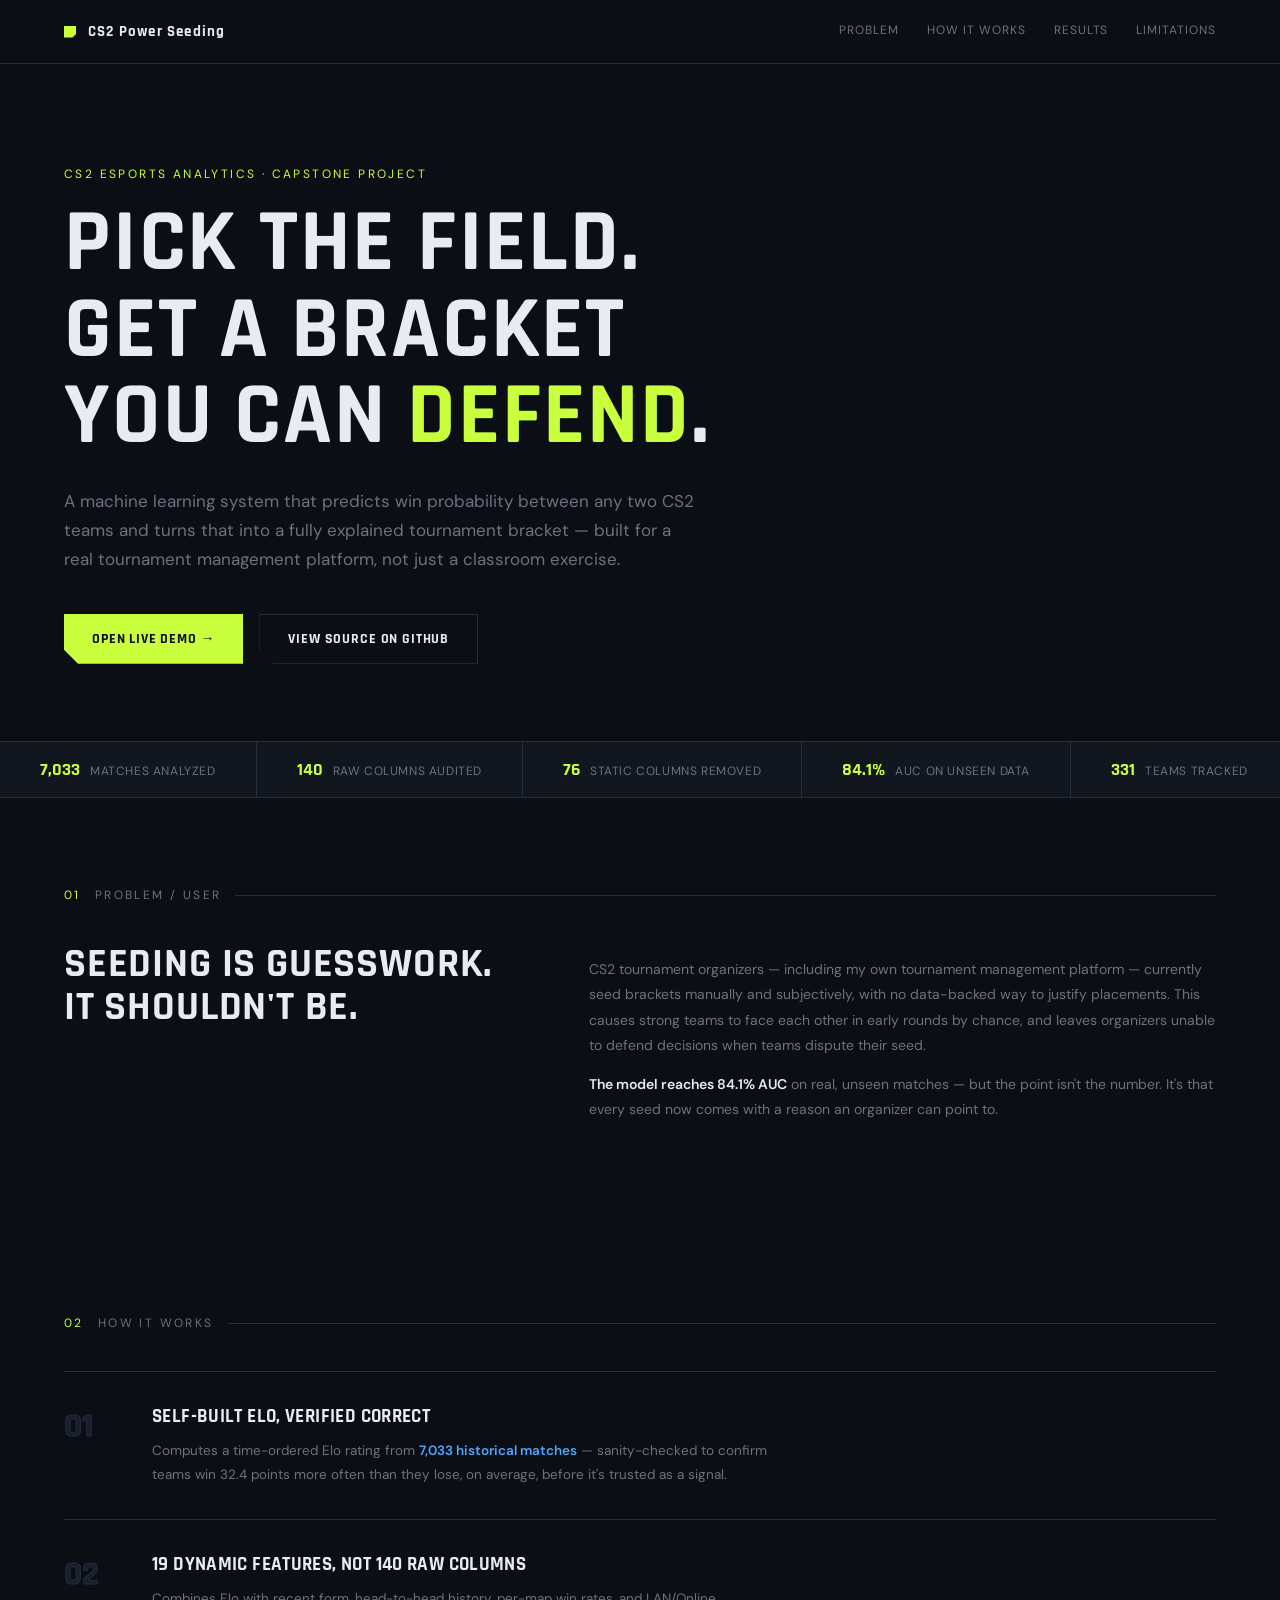
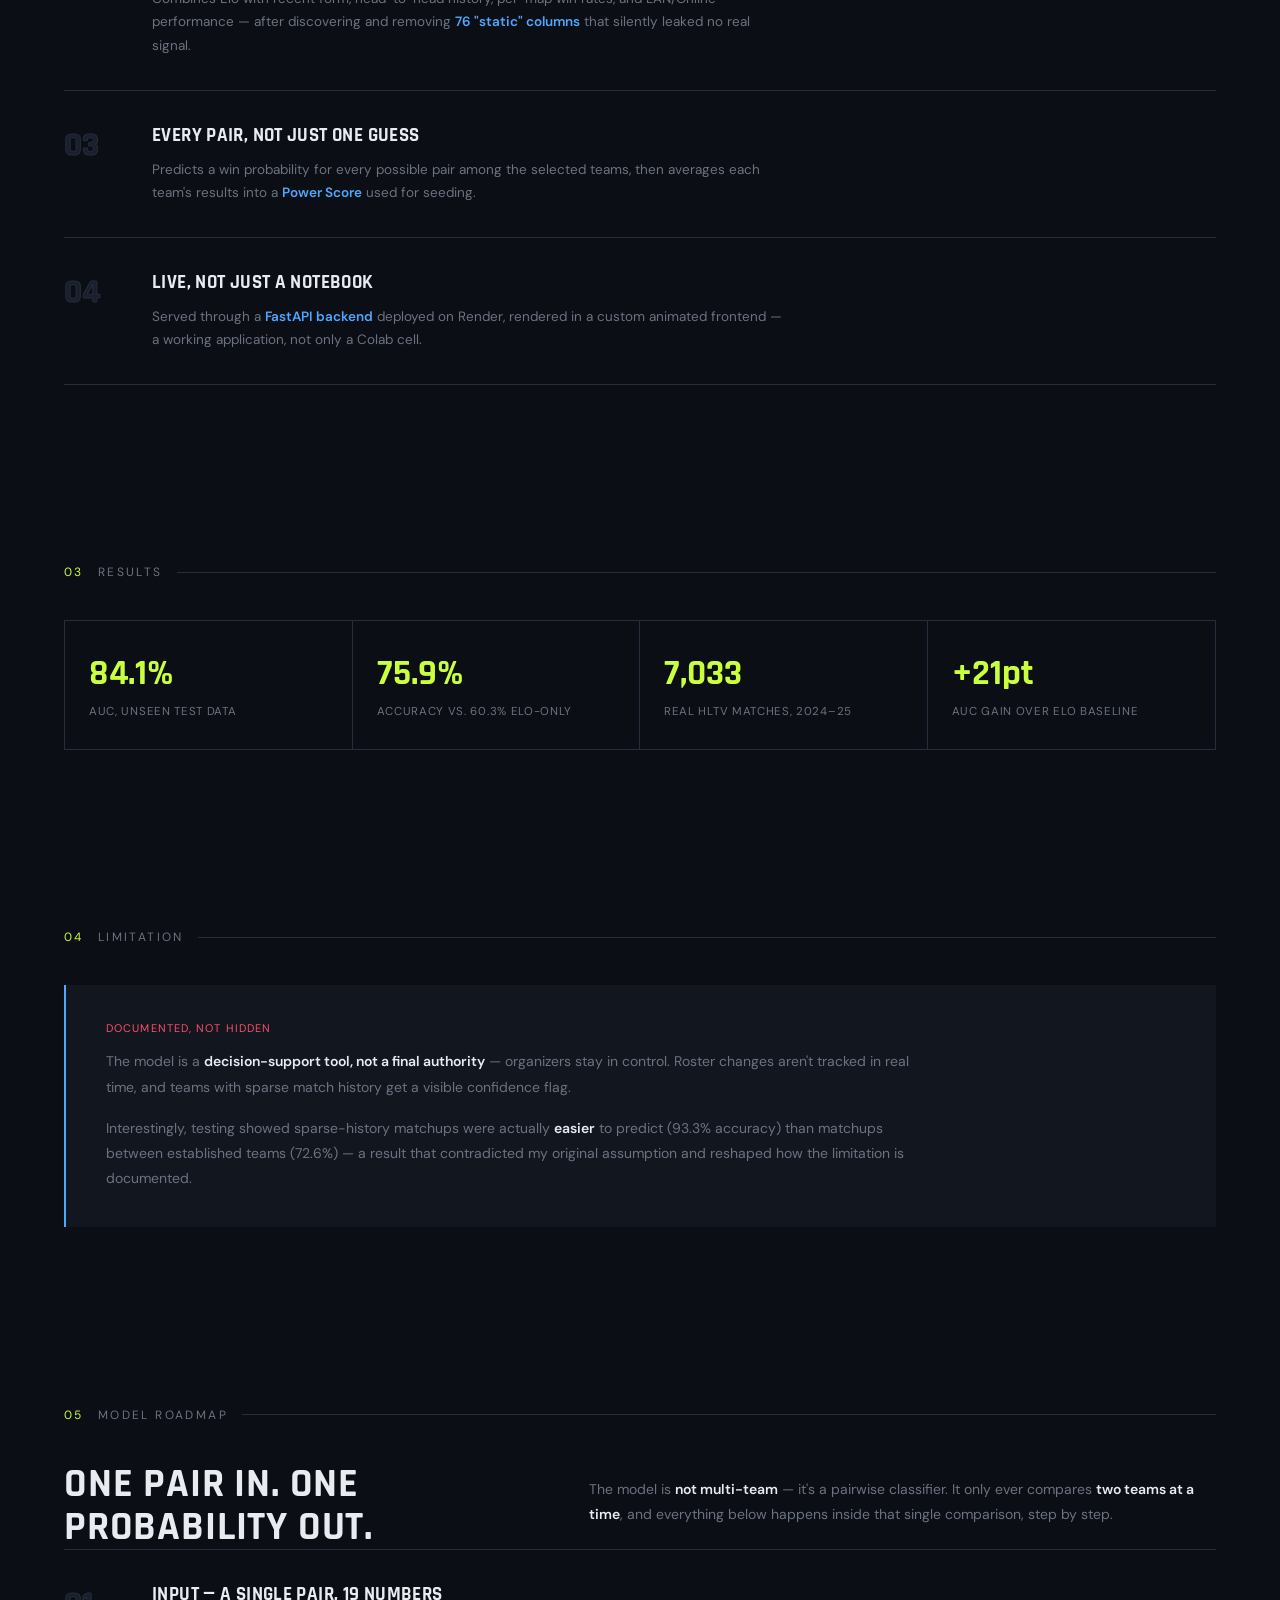
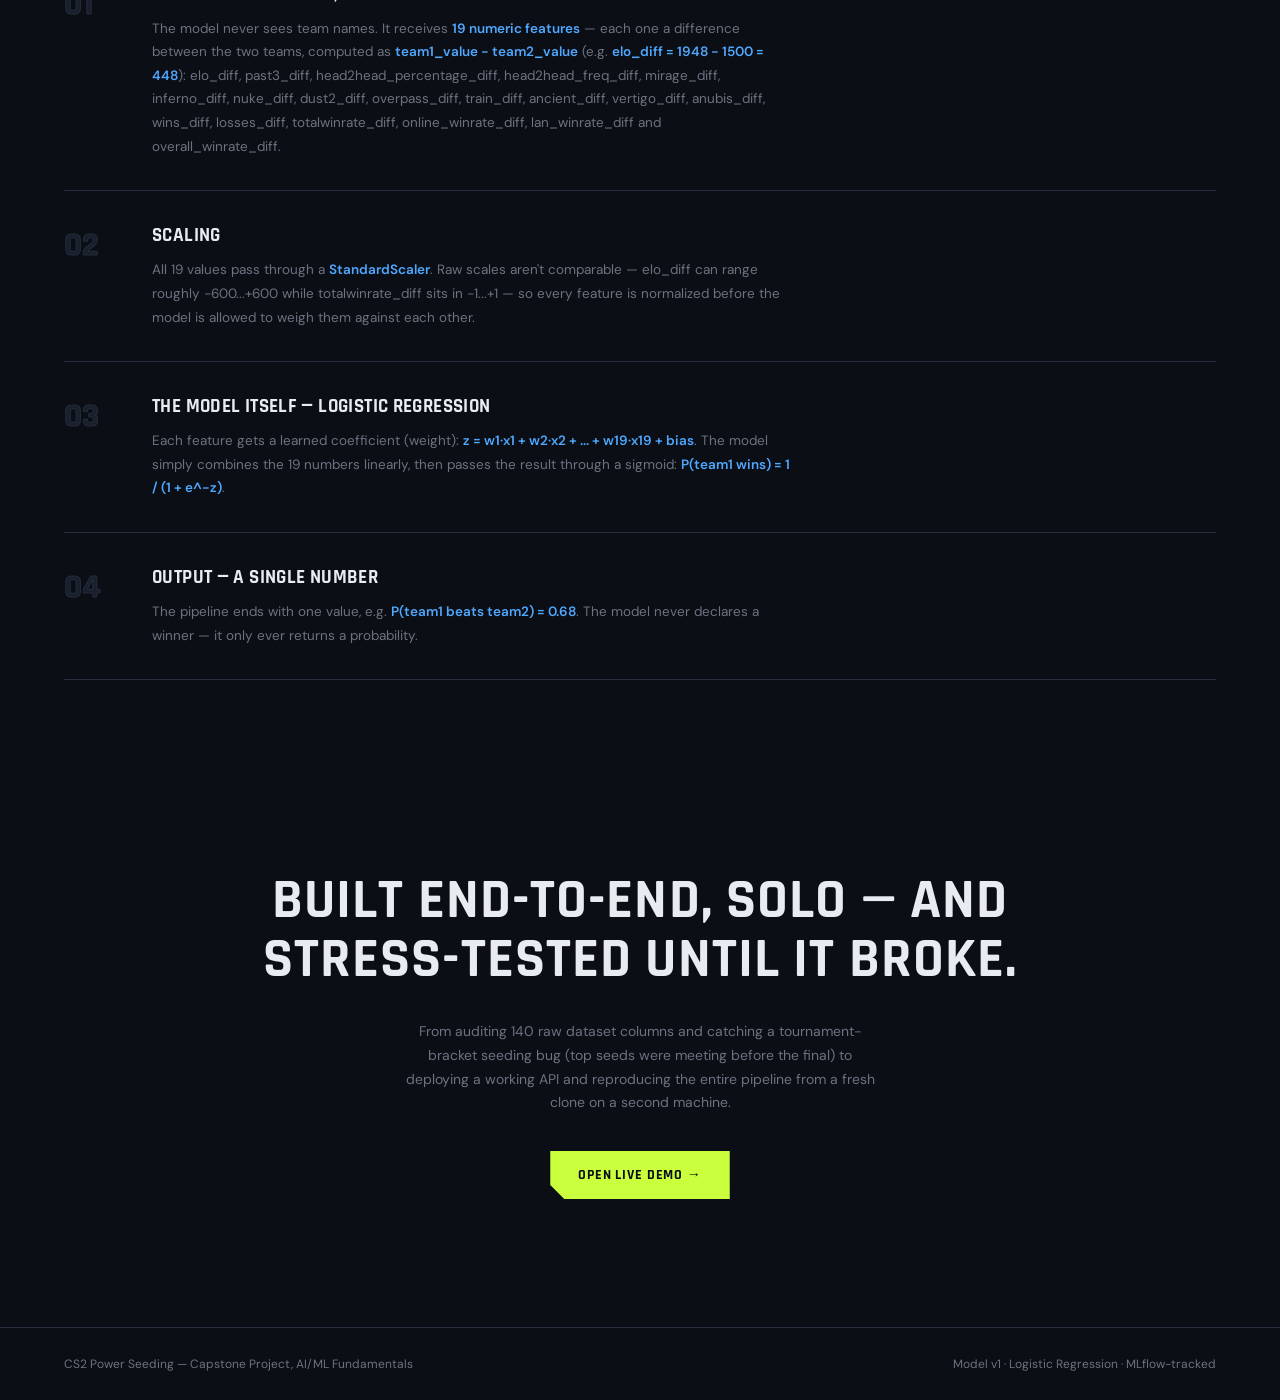
==== index.html @ 12ec18cc "Some changes" ====
<!DOCTYPE html>
<html lang="en">
<head>
<meta charset="UTF-8">
<meta name="viewport" content="width=device-width, initial-scale=1.0">
<title>CS2 Power Seeding — Capstone Showcase</title>
<meta name="description" content="A machine learning system that predicts CS2 match outcomes and generates explainable tournament seeding.">
<link rel="icon" type="image/svg+xml" href="data:image/svg+xml,<svg xmlns='http://www.w3.org/2000/svg' viewBox='0 0 32 32'><rect width='32' height='32' fill='%230B0E14'/><polygon points='6,6 26,6 26,20 20,26 6,26' fill='%23C9FF3D'/></svg>">
<link rel="preconnect" href="https://fonts.googleapis.com">
<link href="https://fonts.googleapis.com/css2?family=Rajdhani:wght@500;600;700&family=DM+Sans:wght@400;500;600&display=swap" rel="stylesheet">
<style>
  :root {
    --bg: #0B0E14;
    --surface: #12161F;
    --surface-2: #191F2C;
    --line: #262D3D;
    --text: #E8ECF1;
    --muted: #6B7280;
    --lime: #C9FF3D;
    --blue: #4FA8FF;
    --red: #FF4D6A;
  }
  * { box-sizing: border-box; }
  html { scroll-behavior: smooth; }
  body {
    margin: 0;
    background: var(--bg);
    color: var(--text);
    font-family: 'DM Sans', monospace;
  }
  h1, h2, h3, .display {
    font-family: 'Rajdhani', sans-serif;
    font-weight: 700;
    text-transform: uppercase;
    letter-spacing: 0.02em;
    margin: 0;
  }
  a { color: inherit; }
  ::selection { background: var(--lime); color: #0B0E14; }

  /* ---------- Top bar ---------- */
  .topbar {
    display: flex;
    align-items: center;
    justify-content: space-between;
    padding: 22px 5vw;
    border-bottom: 1px solid var(--line);
  }
  .brand { display: flex; align-items: center; gap: 12px; text-decoration: none; }
  .brand .mark {
    width: 12px; height: 12px;
    background: var(--lime);
    clip-path: polygon(0 0, 100% 0, 100% 70%, 70% 100%, 0 100%);
  }
  .brand span { font-family: 'Rajdhani', sans-serif; font-weight: 700; font-size: 15px; letter-spacing: 0.08em; }
  .topbar nav { display: flex; gap: 28px; font-size: 12px; color: var(--muted); letter-spacing: 0.08em; text-transform: uppercase; }
  .topbar nav a { text-decoration: none; position: relative; padding-bottom: 3px; }
  .topbar nav a::after {
    content: ''; position: absolute; left: 0; bottom: 0; width: 0; height: 1px;
    background: var(--lime); transition: width .25s ease;
  }
  .topbar nav a:hover::after { width: 100%; }
  .topbar nav a:hover { color: var(--text); }

  /* ---------- Hero ---------- */
  .hero {
    padding: 8vw 5vw 6vw;
    max-width: 1400px;
    margin: 0 auto;
  }
  .hero .eyebrow {
    color: var(--lime);
    font-size: 12px;
    letter-spacing: 0.2em;
    text-transform: uppercase;
    margin-bottom: 18px;
  }
  .hero h1 {
    font-size: clamp(38px, 7vw, 88px);
    line-height: 0.98;
    max-width: 1000px;
  }
  .hero h1 em {
    font-style: normal;
    color: var(--lime);
  }
  .hero .lead {
    font-family: 'DM Sans', monospace;
    color: var(--muted);
    font-size: clamp(14px, 1.4vw, 17px);
    max-width: 640px;
    line-height: 1.7;
    margin-top: 28px;
  }
  .hero .cta-row {
    display: flex;
    gap: 16px;
    margin-top: 40px;
    flex-wrap: wrap;
  }
  .btn {
    display: inline-flex;
    align-items: center;
    gap: 10px;
    font-family: 'Rajdhani', sans-serif;
    font-weight: 700;
    text-transform: uppercase;
    letter-spacing: 0.06em;
    font-size: 14px;
    padding: 15px 28px;
    text-decoration: none;
    cursor: pointer;
  }
  .btn-fill {
    background: var(--lime);
    color: #0B0E14;
    clip-path: polygon(0 0, 100% 0, 100% 100%, 14px 100%, 0 calc(100% - 14px));
  }
  .btn-fill:hover { background: #d9ff6e; }
  .btn-outline {
    background: none;
    border: 1px solid var(--line);
    color: var(--text);
    clip-path: polygon(0 0, 100% 0, 100% 100%, 14px 100%, 0 calc(100% - 14px));
  }
  .btn-outline:hover { color: var(--blue); }

  /* ---------- Stat ticker ---------- */
  .ticker-wrap {
    border-top: 1px solid var(--line);
    border-bottom: 1px solid var(--line);
    overflow: hidden;
    background: var(--surface);
  }
  .ticker {
    display: flex;
    gap: 0;
    animation: ticker 32s linear infinite;
    width: max-content;
  }
  @keyframes ticker { from { transform: translateX(0); } to { transform: translateX(-50%); } }
  .tick-item {
    display: flex;
    align-items: baseline;
    gap: 10px;
    padding: 16px 40px;
    border-right: 1px solid var(--line);
    white-space: nowrap;
  }
  .tick-item b { font-family: 'Rajdhani', sans-serif; font-weight: 700; font-size: 18px; color: var(--lime); }
  .tick-item span { font-size: 12px; color: var(--muted); text-transform: uppercase; letter-spacing: 0.05em; }

  /* ---------- Section shell ---------- */
  section.block { padding: 7vw 5vw; max-width: 1400px; margin: 0 auto; }
  .kicker {
    display: flex; align-items: center; gap: 14px;
    color: var(--muted); font-size: 12px; letter-spacing: 0.2em; text-transform: uppercase;
    margin-bottom: 40px;
  }
  .kicker::after { content: ''; flex: 1; height: 1px; background: var(--line); }
  .kicker .num { color: var(--lime); }

  /* ---------- Split: problem ---------- */
  .split { display: grid; grid-template-columns: 1fr 1.4fr; gap: 6vw; align-items: start; }
  .split h2 { font-size: clamp(26px, 3.2vw, 42px); line-height: 1.05; }
  .split .copy { color: var(--muted); font-size: 14px; line-height: 1.8; }
  .split .copy b { color: var(--text); font-weight: 600; }

  /* ---------- Numbered feature list (how it works) ---------- */
  .feature-list { display: flex; flex-direction: column; }
  .feature-row {
    display: grid;
    grid-template-columns: 60px 1fr;
    gap: 28px;
    padding: 32px 0;
    border-top: 1px solid var(--line);
  }
  .feature-row:last-child { border-bottom: 1px solid var(--line); }
  .feature-row .idx {
    font-family: 'Rajdhani', sans-serif;
    font-weight: 700;
    font-size: 34px;
    color: var(--surface-2);
    -webkit-text-stroke: 1px var(--line);
  }
  .feature-row h3 { font-size: 19px; margin-bottom: 10px; color: var(--text); }
  .feature-row p { color: var(--muted); font-size: 13.5px; line-height: 1.75; max-width: 640px; margin: 0; }
  .feature-row p b { color: var(--blue); font-weight: 600; }

  /* ---------- Metric strip ---------- */
  .metric-strip {
    display: grid;
    grid-template-columns: repeat(4, 1fr);
    border: 1px solid var(--line);
  }
  .metric-cell {
    padding: 30px 24px;
    border-right: 1px solid var(--line);
  }
  .metric-cell:last-child { border-right: none; }
  .metric-cell .val { font-family: 'Rajdhani', sans-serif; font-weight: 700; font-size: 36px; color: var(--lime); }
  .metric-cell .lbl { color: var(--muted); font-size: 11.5px; text-transform: uppercase; letter-spacing: 0.06em; margin-top: 8px; }

  /* ---------- Limitation / honesty block ---------- */
  .honesty {
    border-left: 2px solid var(--blue);
    background: var(--surface);
    padding: 36px 40px;
  }
  .honesty p { color: var(--muted); font-size: 14px; line-height: 1.8; max-width: 820px; margin: 0; }
  .honesty p + p { margin-top: 16px; }
  .honesty b { color: var(--text); font-weight: 600; }
  .honesty .tag { color: var(--red); font-size: 11px; text-transform: uppercase; letter-spacing: 0.1em; margin-bottom: 14px; display: block; }

  /* ---------- Closing CTA ---------- */
  .closing {
    text-align: center;
    padding: 8vw 5vw 10vw;
  }
  .closing h2 { font-size: clamp(30px, 5vw, 56px); max-width: 780px; margin: 0 auto 30px; line-height: 1.05; }
  .closing p { color: var(--muted); font-size: 14px; max-width: 480px; margin: 0 auto 36px; line-height: 1.7; }

  footer {
    border-top: 1px solid var(--line);
    padding: 28px 5vw;
    display: flex;
    justify-content: space-between;
    align-items: center;
    flex-wrap: wrap;
    gap: 12px;
    color: var(--muted);
    font-size: 12px;
  }

  @media (max-width: 860px) {
    .split { grid-template-columns: 1fr; gap: 24px; }
    .metric-strip { grid-template-columns: repeat(2, 1fr); }
    .metric-cell:nth-child(2) { border-right: none; }
    .metric-cell { border-bottom: 1px solid var(--line); }
    .topbar nav { display: none; }
    .feature-row { grid-template-columns: 40px 1fr; gap: 16px; }
  }

  @media (prefers-reduced-motion: reduce) {
    .ticker { animation: none; }
  }
</style>
</head>
<body>

  <div class="topbar">
    <a class="brand" href="#top">
      <div class="mark"></div>
      <span>CS2 Power Seeding</span>
    </a>
    <nav>
      <a href="#problem">Problem</a>
      <a href="#how">How it works</a>
      <a href="#results">Results</a>
      <a href="#limits">Limitations</a>
    </nav>
  </div>

  <section class="hero" id="top">
    <div class="eyebrow">CS2 Esports Analytics · Capstone Project</div>
    <h1>Pick the field.<br>Get a bracket<br>you can <em>defend</em>.</h1>
    <p class="lead">A machine learning system that predicts win probability between any two CS2 teams and turns that into a fully explained tournament bracket — built for a real tournament management platform, not just a classroom exercise.</p>
    <div class="cta-row">
      <a class="btn btn-fill" href="https://www.theazizkhon.uz/" target="_blank" rel="noopener">Open Live Demo →</a>
      <a class="btn btn-outline" href="https://github.com/AzizkhonM/CS2-Capstone-Project" target="_blank" rel="noopener">View Source on GitHub</a>
    </div>
  </section>

  <div class="ticker-wrap">
    <div class="ticker" id="ticker"></div>
  </div>

  <section class="block" id="problem">
    <div class="kicker"><span class="num">01</span> Problem / User</div>
    <div class="split">
      <h2>Seeding is guesswork. It shouldn't be.</h2>
      <div class="copy">
        <p>CS2 tournament organizers — including my own tournament management platform — currently seed brackets manually and subjectively, with no data-backed way to justify placements. This causes strong teams to face each other in early rounds by chance, and leaves organizers unable to defend decisions when teams dispute their seed.</p>
        <p><b>The model reaches 84.1% AUC</b> on real, unseen matches — but the point isn't the number. It's that every seed now comes with a reason an organizer can point to.</p>
      </div>
    </div>
  </section>

  <section class="block" id="how">
    <div class="kicker"><span class="num">02</span> How it works</div>
    <div class="feature-list">
      <div class="feature-row">
        <div class="idx">01</div>
        <div>
          <h3>Self-built Elo, verified correct</h3>
          <p>Computes a time-ordered Elo rating from <b>7,033 historical matches</b> — sanity-checked to confirm teams win 32.4 points more often than they lose, on average, before it's trusted as a signal.</p>
        </div>
      </div>
      <div class="feature-row">
        <div class="idx">02</div>
        <div>
          <h3>19 dynamic features, not 140 raw columns</h3>
          <p>Combines Elo with recent form, head-to-head history, per-map win rates, and LAN/Online performance — after discovering and removing <b>76 "static" columns</b> that silently leaked no real signal.</p>
        </div>
      </div>
      <div class="feature-row">
        <div class="idx">03</div>
        <div>
          <h3>Every pair, not just one guess</h3>
          <p>Predicts a win probability for every possible pair among the selected teams, then averages each team's results into a <b>Power Score</b> used for seeding.</p>
        </div>
      </div>
      <div class="feature-row">
        <div class="idx">04</div>
        <div>
          <h3>Live, not just a notebook</h3>
          <p>Served through a <b>FastAPI backend</b> deployed on Render, rendered in a custom animated frontend — a working application, not only a Colab cell.</p>
        </div>
      </div>
    </div>
  </section>

  <section class="block" id="results">
    <div class="kicker"><span class="num">03</span> Results</div>
    <div class="metric-strip">
      <div class="metric-cell">
        <div class="val">84.1%</div>
        <div class="lbl">AUC, unseen test data</div>
      </div>
      <div class="metric-cell">
        <div class="val">75.9%</div>
        <div class="lbl">Accuracy vs. 60.3% Elo-only</div>
      </div>
      <div class="metric-cell">
        <div class="val">7,033</div>
        <div class="lbl">Real HLTV matches, 2024–25</div>
      </div>
      <div class="metric-cell">
        <div class="val">+21pt</div>
        <div class="lbl">AUC gain over Elo baseline</div>
      </div>
    </div>
  </section>

  <section class="block" id="limits">
    <div class="kicker"><span class="num">04</span> Limitation</div>
    <div class="honesty">
      <span class="tag">Documented, not hidden</span>
      <p>The model is a <b>decision-support tool, not a final authority</b> — organizers stay in control. Roster changes aren't tracked in real time, and teams with sparse match history get a visible confidence flag.</p>
      <p>Interestingly, testing showed sparse-history matchups were actually <b>easier</b> to predict (93.3% accuracy) than matchups between established teams (72.6%) — a result that contradicted my original assumption and reshaped how the limitation is documented.</p>
    </div>
  </section>

  <section class="block" id="roadmap">
    <div class="kicker"><span class="num">05</span> Model Roadmap</div>
    <div class="split">
      <h2>One pair in. One probability out.</h2>
      <div class="copy">
        <p>The model is <b>not multi-team</b> — it's a pairwise classifier. It only ever compares <b>two teams at a time</b>, and everything below happens inside that single comparison, step by step.</p>
      </div>
    </div>
    <div class="feature-list">
      <div class="feature-row">
        <div class="idx">01</div>
        <div>
          <h3>Input — a single pair, 19 numbers</h3>
          <p>The model never sees team names. It receives <b>19 numeric features</b> — each one a difference between the two teams, computed as <b>team1_value − team2_value</b> (e.g. <b>elo_diff = 1948 − 1500 = 448</b>): elo_diff, past3_diff, head2head_percentage_diff, head2head_freq_diff, mirage_diff, inferno_diff, nuke_diff, dust2_diff, overpass_diff, train_diff, ancient_diff, vertigo_diff, anubis_diff, wins_diff, losses_diff, totalwinrate_diff, online_winrate_diff, lan_winrate_diff and overall_winrate_diff.</p>
        </div>
      </div>
      <div class="feature-row">
        <div class="idx">02</div>
        <div>
          <h3>Scaling</h3>
          <p>All 19 values pass through a <b>StandardScaler</b>. Raw scales aren't comparable — elo_diff can range roughly −600...+600 while totalwinrate_diff sits in −1...+1 — so every feature is normalized before the model is allowed to weigh them against each other.</p>
        </div>
      </div>
      <div class="feature-row">
        <div class="idx">03</div>
        <div>
          <h3>The model itself — Logistic Regression</h3>
          <p>Each feature gets a learned coefficient (weight): <b>z = w1·x1 + w2·x2 + ... + w19·x19 + bias</b>. The model simply combines the 19 numbers linearly, then passes the result through a sigmoid: <b>P(team1 wins) = 1 / (1 + e^−z)</b>.</p>
        </div>
      </div>
      <div class="feature-row">
        <div class="idx">04</div>
        <div>
          <h3>Output — a single number</h3>
          <p>The pipeline ends with one value, e.g. <b>P(team1 beats team2) = 0.68</b>. The model never declares a winner — it only ever returns a probability.</p>
        </div>
      </div>
    </div>
  </section>

  <section class="closing">
    <h2>Built end-to-end, solo — and stress-tested until it broke.</h2>
    <p>From auditing 140 raw dataset columns and catching a tournament-bracket seeding bug (top seeds were meeting before the final) to deploying a working API and reproducing the entire pipeline from a fresh clone on a second machine.</p>
    <a class="btn btn-fill" href="https://www.theazizkhon.uz/" target="_blank" rel="noopener">Open Live Demo →</a>
  </section>

  <footer>
    <span>CS2 Power Seeding — Capstone Project, AI/ML Fundamentals</span>
    <span>Model v1 · Logistic Regression · MLflow-tracked</span>
  </footer>

<script>
const stats = [
  ["7,033", "matches analyzed"],
  ["140", "raw columns audited"],
  ["76", "static columns removed"],
  ["84.1%", "AUC on unseen data"],
  ["331", "teams tracked"],
  ["19", "dynamic features"],
  ["93.3%", "accuracy on sparse-history matchups"],
  ["+21pt", "AUC over Elo baseline"],
];
const ticker = document.getElementById('ticker');
const items = [...stats, ...stats].map(([v, l]) => `<div class="tick-item"><b>${v}</b><span>${l}</span></div>`).join('');
ticker.innerHTML = items;
</script>

</body>
</html>
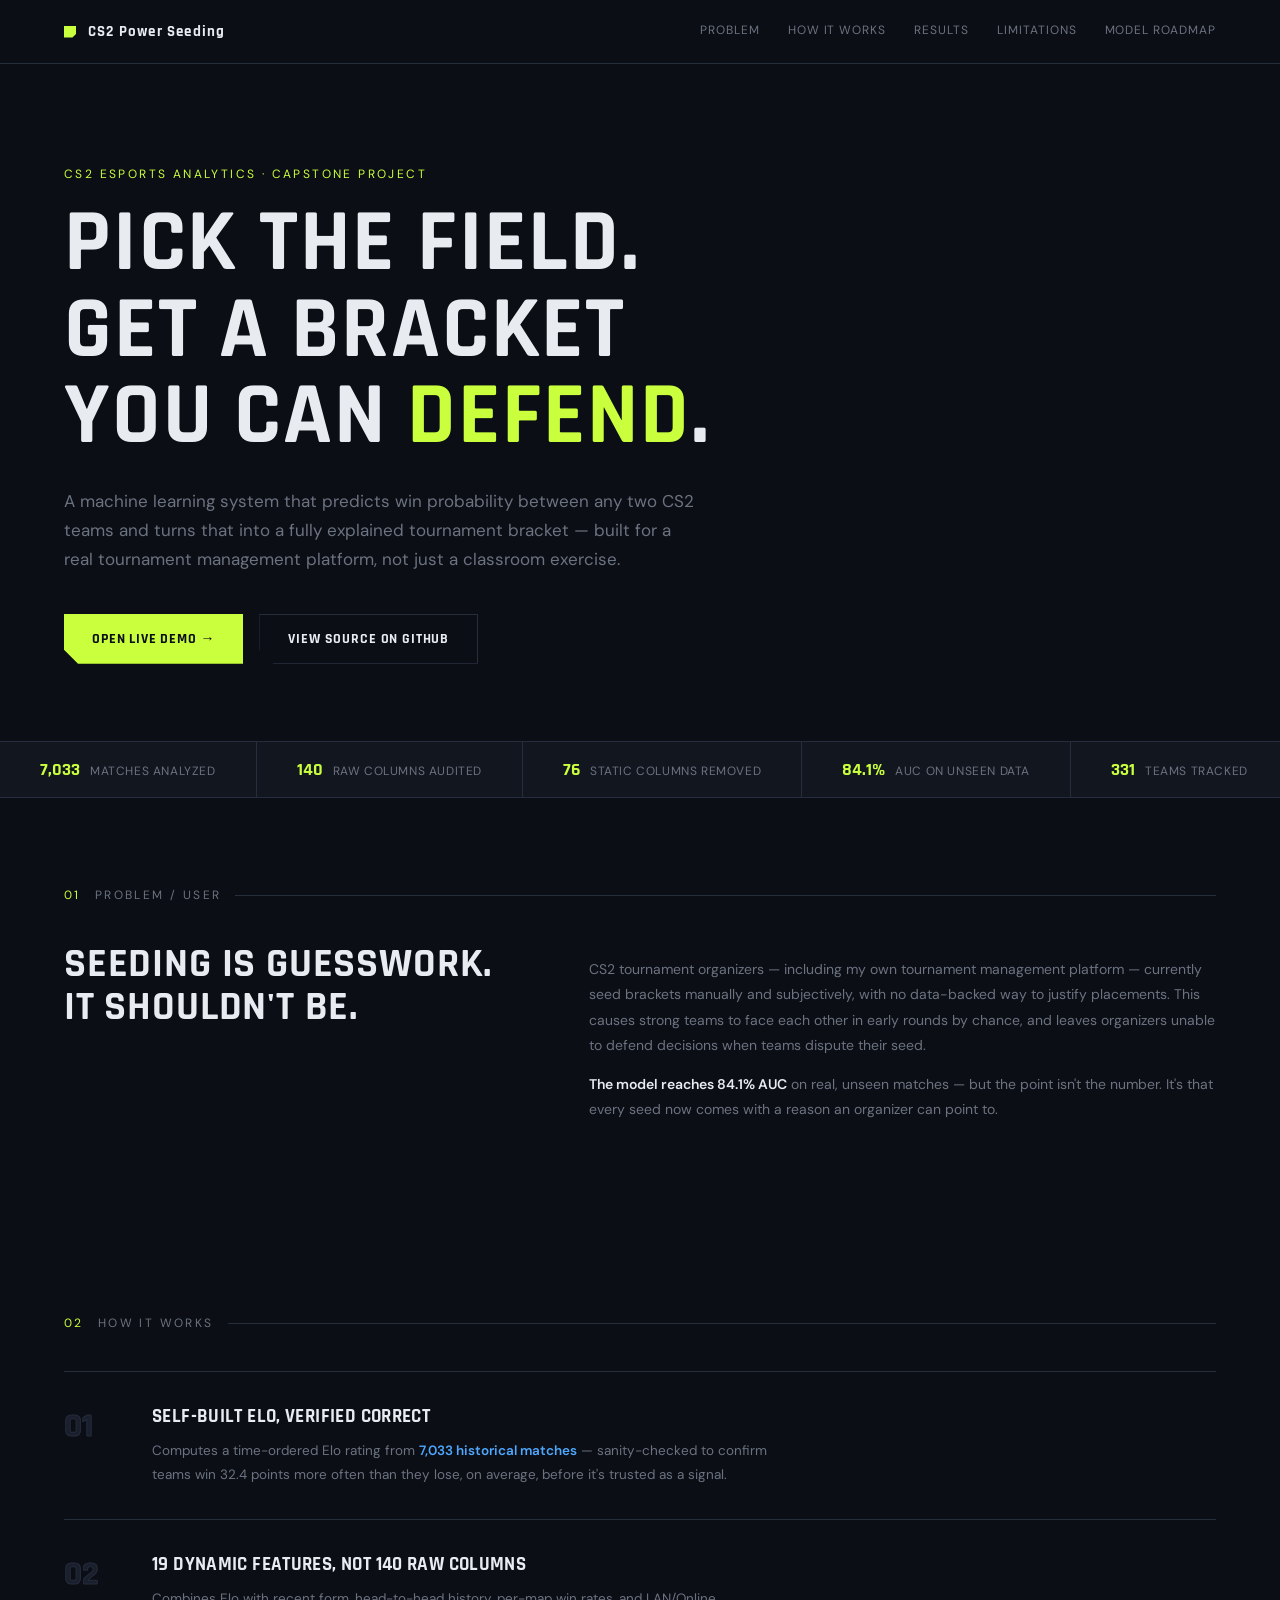
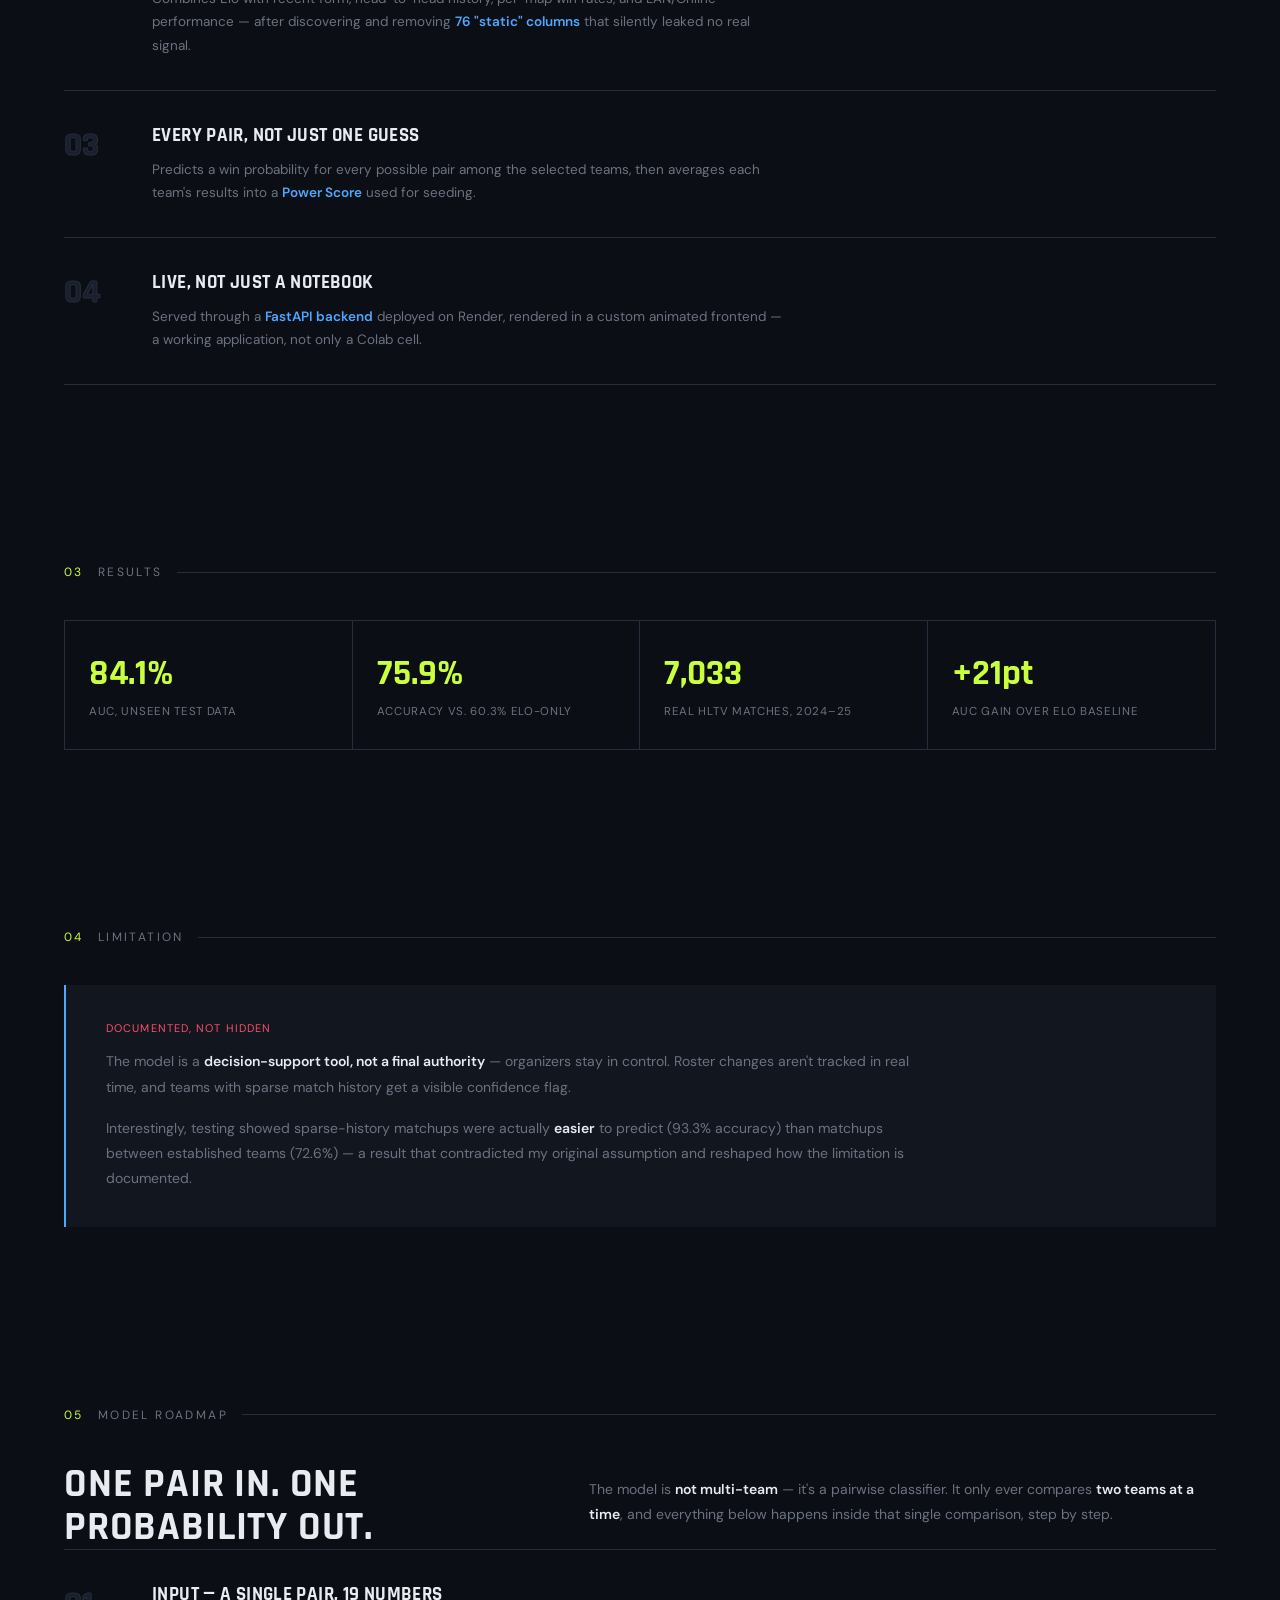
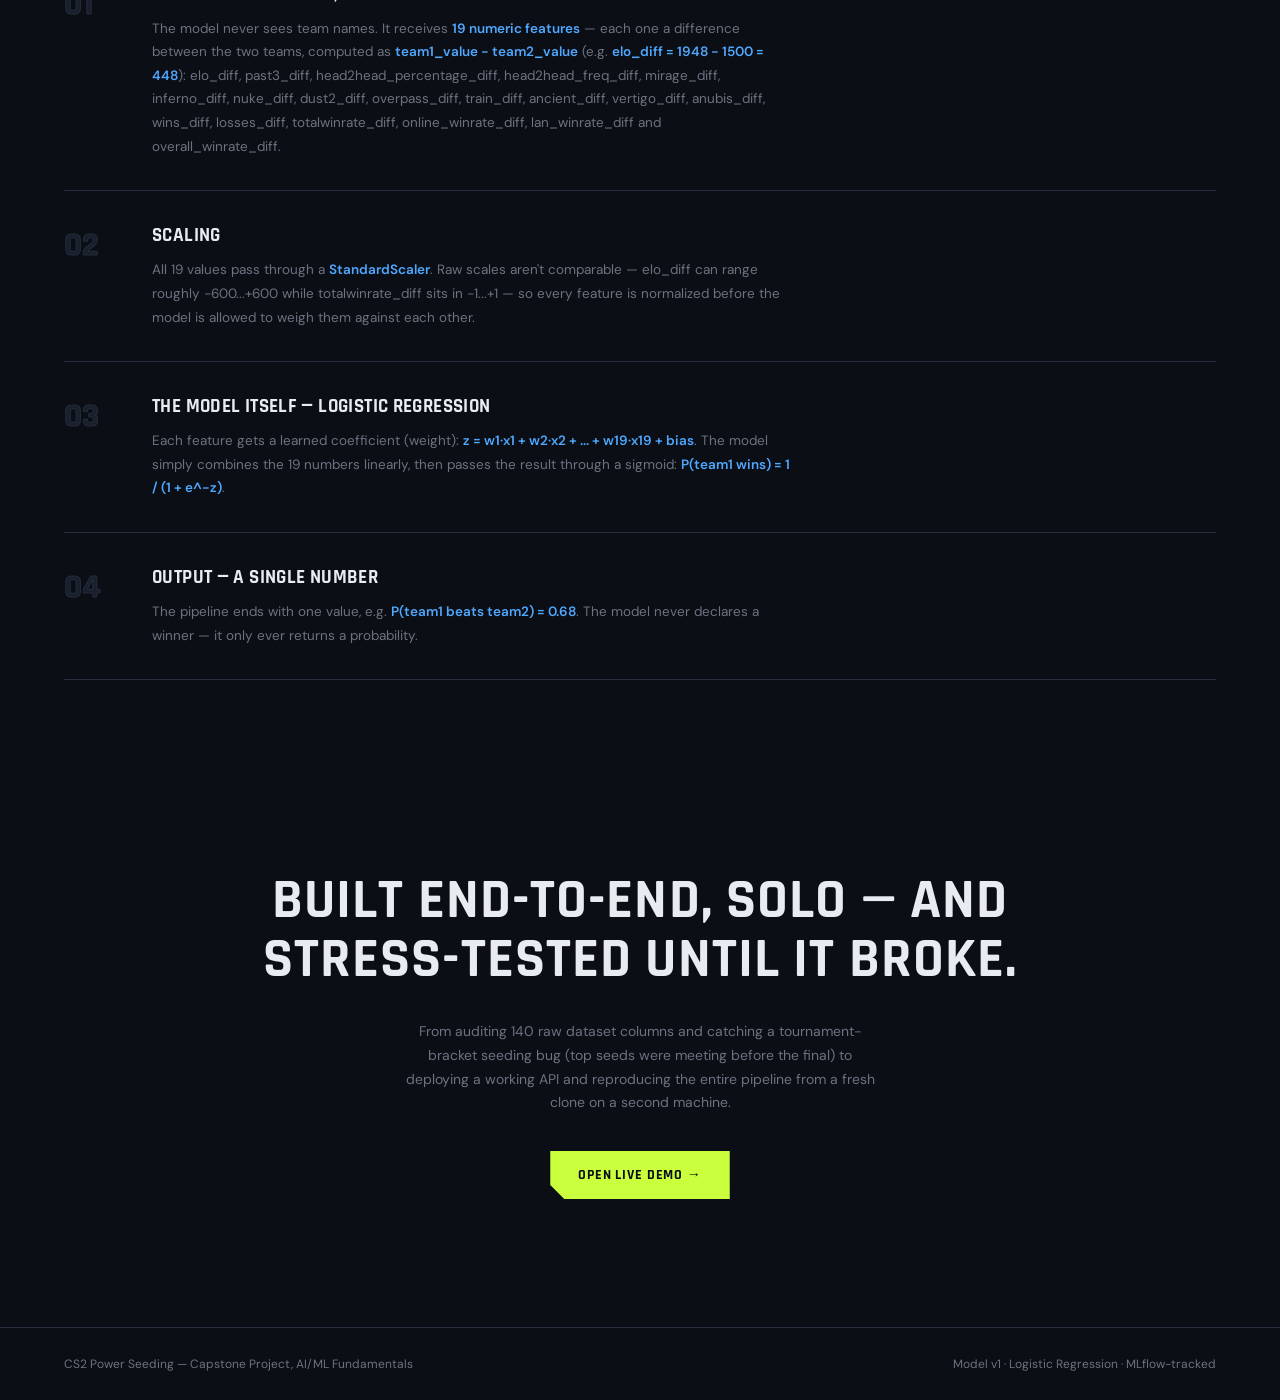
==== commit 91bb15da: "Done" ====
--- a/index.html
+++ b/index.html
@@ -258,6 +258,7 @@
       <a href="#how">How it works</a>
       <a href="#results">Results</a>
       <a href="#limits">Limitations</a>
+      <a href="#model-roadmap">Model roadmap</a>
     </nav>
   </div>
 
@@ -351,7 +352,7 @@
     </div>
   </section>
 
-  <section class="block" id="roadmap">
+  <section class="block" id="model-roadmap">
     <div class="kicker"><span class="num">05</span> Model Roadmap</div>
     <div class="split">
       <h2>One pair in. One probability out.</h2>
